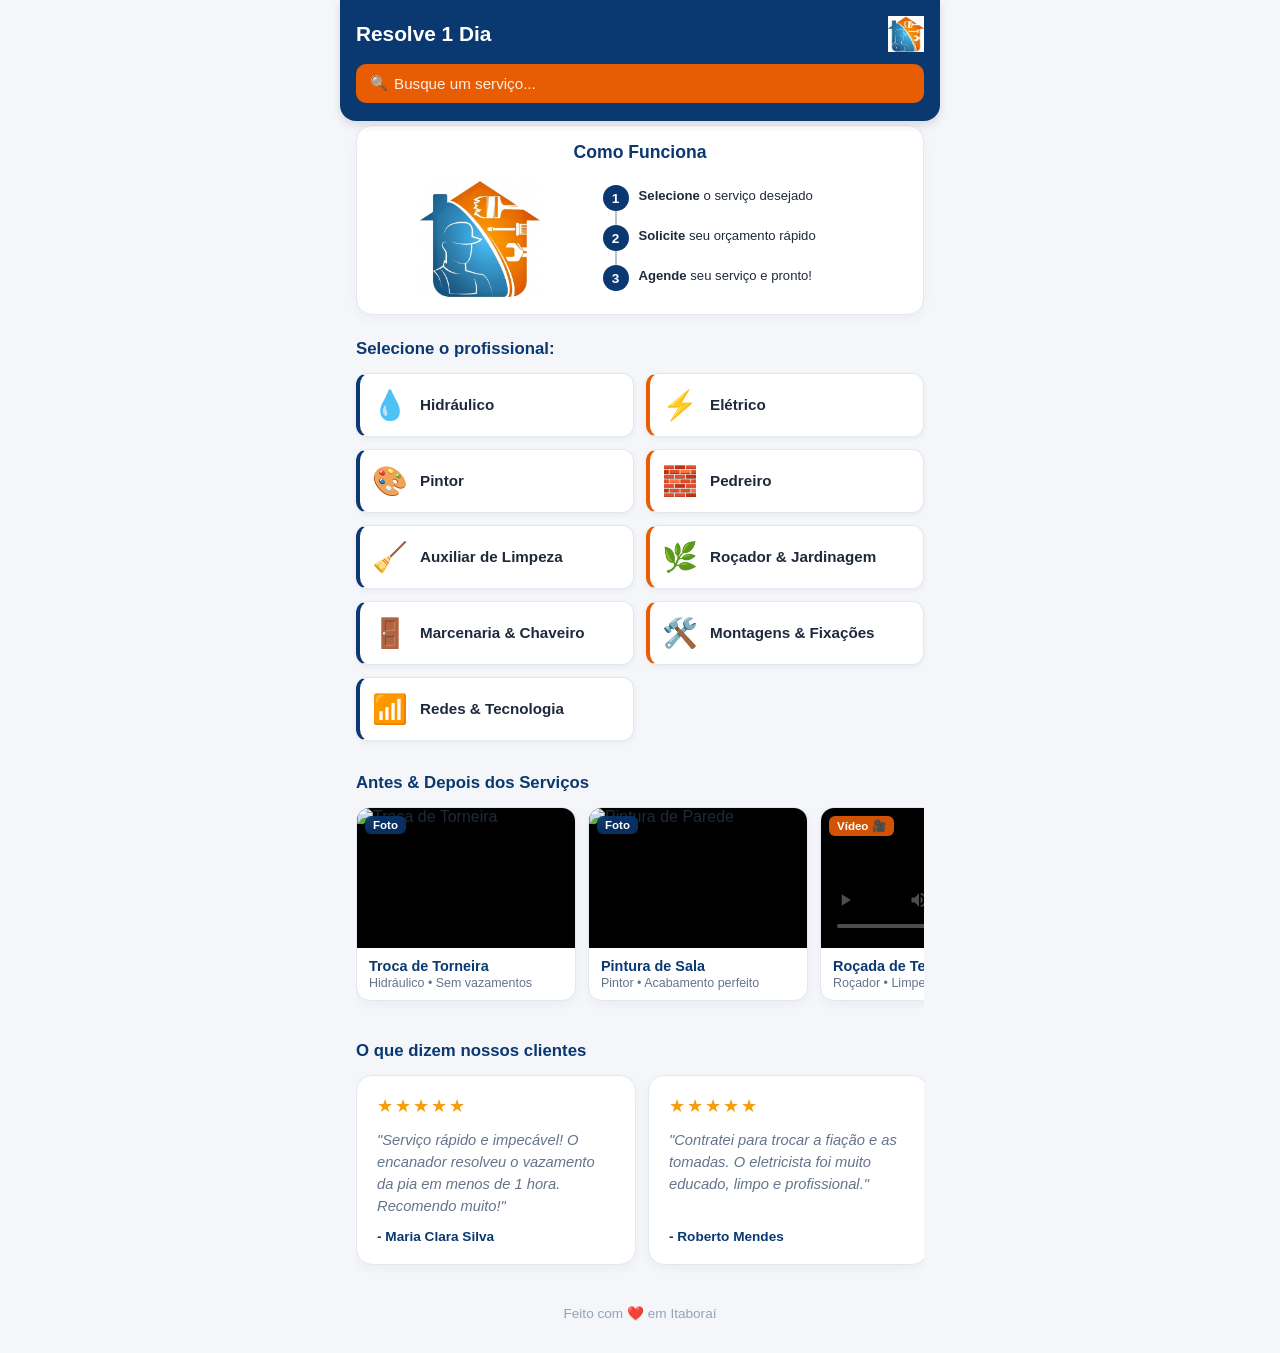
==== index.html @ fe95f88b "Rename index (1).html to index.html" ====
<!DOCTYPE html>
<html lang="pt-BR">
<head>
    <meta charset="UTF-8">
    <meta name="viewport" content="width=device-width, initial-scale=1.0, maximum-scale=1.0, user-scalable=no">
    <title>Resolve 1 Dia</title>
    <link rel="stylesheet" href="style.css">
</head>
<body>

    <div id="app">
        <!-- HEADER FIXO NO TOPO -->
        <header>
            <div class="header-top">
                <h1 class="header-title">Resolve 1 Dia</h1>
                <img src="logo.png" alt="Logo" class="header-logo">
            </div>
            <div class="search-container">
                <span class="search-icon">🔍</span>
                <input type="text" id="search-input" placeholder="Busque um serviço..." autocomplete="off">
                <div id="search-suggestions"></div>
            </div>
        </header>

        <!-- TELA 1: CATEGORIAS E SEÇÕES PRINCIPAIS -->
        <main id="view-categories" class="view active">
            
            <!-- SEÇÃO: COMO FUNCIONA -->
            <section class="how-it-works-card">
                <h3 class="how-it-works-title">Como Funciona</h3>
                <div class="how-it-works-body">
                    <div class="how-it-works-left">
                        <img src="logo.png" alt="Logo Resolve 1 Dia" class="how-it-works-img">
                    </div>
                    
                    <div class="how-it-works-right">
                        <div class="step-item">
                            <div class="step-badge">1</div>
                            <div class="step-content">
                                <strong>Selecione</strong> o serviço desejado
                            </div>
                        </div>
                        <div class="step-line"></div>
                        <div class="step-item">
                            <div class="step-badge">2</div>
                            <div class="step-content">
                                <strong>Solicite</strong> seu orçamento rápido
                            </div>
                        </div>
                        <div class="step-line"></div>
                        <div class="step-item">
                            <div class="step-badge">3</div>
                            <div class="step-content">
                                <strong>Agende</strong> seu serviço e pronto!
                            </div>
                        </div>
                    </div>
                </div>
            </section>

            <!-- CATEGORIAS -->
            <h2 class="section-subtitle">Selecione o profissional:</h2>
            <div class="grid" id="categories-grid">
                <!-- Gerado dinamicamente via JS -->
            </div>

            <!-- SEÇÃO: ANTES & DEPOIS (CARROSSEL) -->
            <section class="portfolio-section">
                <h2 class="section-subtitle">Antes & Depois dos Serviços</h2>
                <div class="carousel-container">
                    
                    <!-- ITEM 1: FOTO -->
                    <div class="carousel-card">
                        <div class="media-container">
                            <span class="badge-tag">Foto</span>
                            <img src="https://images.unsplash.com/photo-1584622650111-993a426fbf0a?auto=format&fit=crop&w=500&q=80" alt="Troca de Torneira">
                        </div>
                        <div class="card-info">
                            <h4>Troca de Torneira</h4>
                            <p>Hidráulico • Sem vazamentos</p>
                        </div>
                    </div>

                    <!-- ITEM 2: FOTO -->
                    <div class="carousel-card">
                        <div class="media-container">
                            <span class="badge-tag">Foto</span>
                            <img src="https://images.unsplash.com/photo-1562259949-e8e7689d7828?auto=format&fit=crop&w=500&q=80" alt="Pintura de Parede">
                        </div>
                        <div class="card-info">
                            <h4>Pintura de Sala</h4>
                            <p>Pintor • Acabamento perfeito</p>
                        </div>
                    </div>

                    <!-- ITEM 3: VÍDEO -->
                    <div class="carousel-card">
                        <div class="media-container">
                            <span class="badge-tag video-tag">Vídeo 🎥</span>
                            <video controls poster="https://images.unsplash.com/photo-1558618666-fcd25c85cd64?auto=format&fit=crop&w=500&q=80" preload="metadata">
                                <source src="https://www.w3schools.com/html/mov_bbb.mp4" type="video/mp4">
                                Seu navegador não suporta vídeos.
                            </video>
                        </div>
                        <div class="card-info">
                            <h4>Roçada de Terreno</h4>
                            <p>Roçador • Limpeza completa</p>
                        </div>
                    </div>

                    <!-- ITEM 4: FOTO -->
                    <div class="carousel-card">
                        <div class="media-container">
                            <span class="badge-tag">Foto</span>
                            <img src="https://images.unsplash.com/photo-1581578731548-c64695cc6952?auto=format&fit=crop&w=500&q=80" alt="Limpeza de Azulejo">
                        </div>
                        <div class="card-info">
                            <h4>Desengorduramento</h4>
                            <p>Limpeza • Brilho renovado</p>
                        </div>
                    </div>

                    <!-- ITEM 5: VÍDEO -->
                    <div class="carousel-card">
                        <div class="media-container">
                            <span class="badge-tag video-tag">Vídeo 🎥</span>
                            <video controls poster="https://images.unsplash.com/photo-1600585154340-be6161a56a0c?auto=format&fit=crop&w=500&q=80" preload="metadata">
                                <source src="https://www.w3schools.com/html/mov_bbb.mp4" type="video/mp4">
                                Seu navegador não suporta vídeos.
                            </video>
                        </div>
                        <div class="card-info">
                            <h4>Cimento Queimado</h4>
                            <p>Pintor • Aplicação moderna</p>
                        </div>
                    </div>

                </div>
            </section>

            <!-- SEÇÃO: DEPOIMENTOS -->
            <section class="testimonials-section">
                <h2 class="section-subtitle">O que dizem nossos clientes</h2>
                <div class="carousel-container">
                    
                    <div class="testimonial-card">
                        <div class="stars">★★★★★</div>
                        <p class="testimonial-text">"Serviço rápido e impecável! O encanador resolveu o vazamento da pia em menos de 1 hora. Recomendo muito!"</p>
                        <h4 class="testimonial-author">- Maria Clara Silva</h4>
                    </div>

                    <div class="testimonial-card">
                        <div class="stars">★★★★★</div>
                        <p class="testimonial-text">"Contratei para trocar a fiação e as tomadas. O eletricista foi muito educado, limpo e profissional."</p>
                        <h4 class="testimonial-author">- Roberto Mendes</h4>
                    </div>

                    <div class="testimonial-card">
                        <div class="stars">★★★★★</div>
                        <p class="testimonial-text">"Minha parede com cimento queimado ficou simplesmente perfeita! Deu outra cara para a minha sala."</p>
                        <h4 class="testimonial-author">- Fernanda Souza</h4>
                    </div>

                    <div class="testimonial-card">
                        <div class="stars">★★★★★</div>
                        <p class="testimonial-text">"Precisava limpar o terreno urgente antes do fim de semana. O roçador chegou no horário e deixou tudo impecável."</p>
                        <h4 class="testimonial-author">- Carlos Eduardo</h4>
                    </div>

                    <div class="testimonial-card">
                        <div class="stars">★★★★★</div>
                        <p class="testimonial-text">"Limpeza super detalhada! Meus azulejos da cozinha ficaram parecendo novos depois do desengorduramento."</p>
                        <h4 class="testimonial-author">- Juliana Costa</h4>
                    </div>

                </div>
            </section>

            <!-- FOOTER -->
            <footer class="app-footer">
                Feito com <span class="heart">❤️</span> em Itaboraí
            </footer>

        </main>

        <!-- TELA 2: LISTA DE SERVIÇOS DA CATEGORIA -->
        <main id="view-service-list" class="view">
            <div class="view-header">
                <h2 class="view-title" id="list-category-title">Categoria</h2>
                <button class="close-btn" id="btn-close-list" aria-label="Fechar">✕</button>
            </div>
            <ul class="service-list" id="services-ul">
                <!-- Gerado dinamicamente via JS -->
            </ul>
        </main>

        <!-- TELA 3: DETALHE DO SERVIÇO -->
        <main id="view-service-detail" class="view">
            <div class="detail-card">
                <button class="close-btn" id="btn-close-detail" aria-label="Fechar">✕</button>
                <div class="detail-category" id="detail-category">Categoria</div>
                <h1 class="detail-title" id="detail-title">Nome do Serviço</h1>
                <p class="detail-description" id="detail-description">Explicação do serviço...</p>
                
                <button id="btn-open-form" class="btn-primary">
                    📝 Preencher Dados para Orçamento
                </button>
            </div>
        </main>

        <!-- MODAL: FORMULÁRIO DINÂMICO DE ORÇAMENTO -->
        <div id="modal-quote" class="modal-overlay">
            <div class="modal-card">
                <button class="close-btn modal-close" id="btn-close-modal" aria-label="Fechar">✕</button>
                <h3 class="modal-title">Solicitar Orçamento</h3>
                <p class="modal-subtitle" id="modal-service-subtitle">Serviço selecionado</p>
                
                <form id="form-quote">
                    <div class="form-group">
                        <label for="client-name">Seu Nome *</label>
                        <input type="text" id="client-name" placeholder="Ex: João da Silva" required>
                    </div>

                    <div class="form-group">
                        <label for="client-address">Endereço (Rua e Nº) *</label>
                        <input type="text" id="client-address" placeholder="Ex: Rua das Flores, 123" required>
                    </div>

                    <div class="form-group">
                        <label for="client-bairro">Bairro *</label>
                        <input type="text" id="client-bairro" placeholder="Ex: Centro" required>
                    </div>

                    <div class="form-group">
                        <label for="client-notes">Observações / Detalhes do Serviço</label>
                        <textarea id="client-notes" rows="3" placeholder="Ex: Preferência para atendimento no sábado de manhã, vazamento forte..."></textarea>
                    </div>

                    <button type="submit" class="btn-whatsapp">
                        <svg width="22" height="22" viewBox="0 0 24 24" fill="currentColor">
                            <path d="M17.472 14.382c-.297-.149-1.758-.867-2.03-.967-.273-.099-.471-.148-.67.15-.197.297-.767.966-.94 1.164-.173.199-.347.223-.644.075-.297-.15-1.255-.463-2.39-1.475-.883-.788-1.48-1.761-1.653-2.059-.173-.297-.018-.458.13-.606.134-.133.298-.347.446-.52.149-.174.198-.298.298-.497.099-.198.05-.371-.025-.52-.075-.149-.669-1.612-.916-2.207-.242-.579-.487-.5-.669-.51a12.8 12.8 0 0 0-.57-.01c-.198 0-.52.074-.792.372-.272.297-1.04 1.016-1.04 2.479 0 1.462 1.065 2.875 1.213 3.074.149.198 2.096 3.2 5.077 4.487.709.306 1.262.489 1.694.625.712.227 1.36.195 1.871.118.571-.085 1.758-.719 2.006-1.413.248-.694.248-1.289.173-1.413-.074-.124-.272-.198-.57-.347m-5.421 7.403h-.004a9.87 9.87 0 0 1-5.031-1.378l-.361-.214-3.741.982.998-3.648-.235-.374a9.86 9.86 0 0 1-1.51-5.26c.001-5.45 4.436-9.884 9.888-9.884 2.64 0 5.122 1.03 6.988 2.898a9.825 9.825 0 0 1 2.893 6.994c-.003 5.45-4.437 9.884-9.885 9.884m8.413-18.297A11.815 11.815 0 0 0 12.05 0C5.495 0 .16 5.335.157 11.892c0 2.096.547 4.142 1.588 5.945L.057 24l6.305-1.654a11.882 11.882 0 0 0 5.683 1.448h.005c6.554 0 11.89-5.335 11.893-11.893a11.821 11.821 0 0 0-3.48-8.413Z"/>
                        </svg>
                        Enviar pelo WhatsApp
                    </button>
                </form>
            </div>
        </div>

    </div>

    <script src="script.js"></script>
</body>
</html>
---- style.css ----
:root {
    --primary: #0a3871;
    --accent: #e85d04;
    --whatsapp: #25d366;
    --bg: #f4f6f9;
    --card-bg: #ffffff;
    --text-main: #1e293b;
    --text-muted: #64748b;
    --border: #e2e8f0;
}

* {
    box-sizing: border-box;
    margin: 0;
    padding: 0;
    font-family: -apple-system, BlinkMacSystemFont, "Segoe UI", Roboto, Helvetica, Arial, sans-serif;
}

body {
    background-color: var(--bg);
    color: var(--text-main);
    -webkit-font-smoothing: antialiased;
}

#app {
    max-width: 600px;
    margin: 0 auto;
    background: var(--bg);
    min-height: 100vh;
    position: relative;
    overflow-x: hidden;
}

/* HEADER FIXO NO TOPO */
header {
    background: var(--primary);
    padding: 16px 16px 18px 16px;
    position: fixed;
    top: 0;
    left: 50%;
    transform: translateX(-50%);
    width: 100%;
    max-width: 600px;
    z-index: 1000;
    box-shadow: 0 4px 10px rgba(0,0,0,0.12);
    border-bottom-left-radius: 16px;
    border-bottom-right-radius: 16px;
}

.header-top {
    display: flex;
    justify-content: space-between;
    align-items: center;
    margin-bottom: 12px;
}

.header-title {
    color: #ffffff;
    font-size: 1.3rem;
    font-weight: 700;
}

.header-logo {
    height: 36px;
    width: auto;
    object-fit: contain;
}

.search-container {
    position: relative;
    display: flex;
    align-items: center;
}

.search-icon {
    position: absolute;
    left: 14px;
    font-size: 0.9rem;
    pointer-events: none;
    opacity: 0.9;
}

#search-input {
    width: 100%;
    padding: 11px 14px 11px 38px;
    border-radius: 10px;
    border: none;
    font-size: 0.95rem;
    outline: none;
    background-color: var(--accent);
    color: #ffffff;
}

#search-input::placeholder {
    color: rgba(255, 255, 255, 0.9);
}

#search-suggestions {
    position: absolute;
    top: 100%;
    left: 0;
    right: 0;
    background: white;
    border-radius: 0 0 10px 10px;
    box-shadow: 0 4px 12px rgba(0,0,0,0.15);
    max-height: 280px;
    overflow-y: auto;
    display: none;
    z-index: 1001;
    margin-top: 4px;
}

.suggestion-item {
    padding: 12px 16px;
    border-bottom: 1px solid var(--border);
    cursor: pointer;
}

.suggestion-item:last-child {
    border-bottom: none;
}

.suggestion-item:active {
    background-color: var(--bg);
}

.suggestion-title {
    font-weight: 600;
    color: var(--text-main);
    font-size: 0.95rem;
}

.suggestion-meta {
    font-size: 0.8rem;
    color: var(--primary);
    margin-top: 2px;
}

/* VIEWS */
.view {
    display: none;
    padding: 125px 16px 16px 16px;
    animation: fadeIn 0.3s ease;
}

.view.active {
    display: block;
}

@keyframes fadeIn {
    from { opacity: 0; transform: translateY(8px); }
    to { opacity: 1; transform: translateY(0); }
}

/* CARD: COMO FUNCIONA */
.how-it-works-card {
    background: var(--card-bg);
    border-radius: 16px;
    padding: 16px;
    margin-bottom: 24px;
    box-shadow: 0 4px 12px rgba(0,0,0,0.04);
    border: 1px solid var(--border);
}

.how-it-works-title {
    text-align: center;
    color: var(--primary);
    font-size: 1.1rem;
    font-weight: 700;
    margin-bottom: 16px;
}

.how-it-works-body {
    display: flex;
    align-items: center;
    gap: 16px;
}

.how-it-works-left {
    flex: 0 0 40%;
    display: flex;
    align-items: center;
    justify-content: center;
}

.how-it-works-img {
    width: 100%;
    max-width: 120px;
    height: auto;
    object-fit: contain;
}

.how-it-works-right {
    flex: 1;
    display: flex;
    flex-direction: column;
}

.step-item {
    display: flex;
    align-items: flex-start;
    gap: 10px;
}

.step-badge {
    background: var(--primary);
    color: #ffffff;
    width: 26px;
    height: 26px;
    border-radius: 50%;
    font-weight: 700;
    font-size: 0.85rem;
    display: flex;
    align-items: center;
    justify-content: center;
    flex-shrink: 0;
}

.step-content {
    font-size: 0.82rem;
    color: var(--text-main);
    line-height: 1.3;
    padding-top: 2px;
}

.step-content strong {
    color: var(--text-main);
    font-weight: 700;
}

.step-line {
    width: 2px;
    height: 14px;
    background: var(--primary);
    margin-left: 12px;
    opacity: 0.3;
}

.section-subtitle {
    margin-bottom: 14px;
    font-size: 1.05rem;
    font-weight: 700;
    color: var(--primary);
}

/* CATEGORIAS EM GRID */
.grid {
    display: grid;
    grid-template-columns: 1fr 1fr;
    gap: 12px;
}

.card-category {
    background: var(--card-bg);
    padding: 14px 12px;
    border-radius: 12px;
    display: flex;
    align-items: center;
    gap: 12px;
    box-shadow: 0 2px 6px rgba(0,0,0,0.05);
    cursor: pointer;
    border-left: 4px solid var(--primary);
    border-top: 1px solid var(--border);
    border-right: 1px solid var(--border);
    border-bottom: 1px solid var(--border);
    transition: transform 0.1s;
}

.card-category:nth-child(even) {
    border-left-color: var(--accent);
}

.card-category:active {
    transform: scale(0.97);
}

.card-category .icon {
    font-size: 1.8rem;
}

.card-category .cat-name {
    font-weight: 600;
    font-size: 0.95rem;
    color: var(--text-main);
}

/* CONFIGURAÇÃO GERAL DOS CARROSSEIS */
.carousel-container {
    display: flex;
    gap: 12px;
    overflow-x: auto;
    scroll-snap-type: x mandatory;
    padding-bottom: 8px;
    -webkit-overflow-scrolling: touch;
    scrollbar-width: none;
    cursor: grab;
}

.carousel-container::-webkit-scrollbar {
    display: none;
}

.carousel-container.active-drag {
    cursor: grabbing;
    scroll-snap-type: none;
}

/* CARDS DE PORTFÓLIO */
.portfolio-section {
    margin-top: 32px;
}

.carousel-card {
    flex: 0 0 220px;
    scroll-snap-align: start;
    background: var(--card-bg);
    border-radius: 14px;
    overflow: hidden;
    border: 1px solid var(--border);
    box-shadow: 0 4px 12px rgba(0,0,0,0.04);
    user-select: none;
}

.media-container {
    position: relative;
    width: 100%;
    height: 140px;
    background: #000;
}

.media-container img, 
.media-container video {
    width: 100%;
    height: 100%;
    object-fit: cover;
    display: block;
}

.badge-tag {
    position: absolute;
    top: 8px;
    left: 8px;
    background: rgba(10, 56, 113, 0.85);
    color: white;
    font-size: 0.72rem;
    font-weight: 700;
    padding: 3px 8px;
    border-radius: 6px;
    backdrop-filter: blur(4px);
    z-index: 2;
}

.badge-tag.video-tag {
    background: rgba(232, 93, 4, 0.9);
}

.card-info {
    padding: 10px 12px;
}

.card-info h4 {
    font-size: 0.9rem;
    color: var(--primary);
    margin-bottom: 2px;
    font-weight: 700;
}

.card-info p {
    font-size: 0.78rem;
    color: var(--text-muted);
}

/* CARDS DE DEPOIMENTOS */
.testimonials-section {
    margin-top: 32px;
}

.testimonial-card {
    flex: 0 0 280px;
    scroll-snap-align: start;
    background: var(--card-bg);
    border-radius: 16px;
    padding: 20px;
    border: 1px solid var(--border);
    box-shadow: 0 4px 12px rgba(0,0,0,0.04);
    display: flex;
    flex-direction: column;
    gap: 12px;
    user-select: none;
}

.stars {
    color: #f59e0b;
    font-size: 1.1rem;
    letter-spacing: 2px;
}

.testimonial-text {
    font-size: 0.92rem;
    color: var(--text-muted);
    font-style: italic;
    line-height: 1.5;
    flex-grow: 1;
}

.testimonial-author {
    font-size: 0.85rem;
    color: var(--primary);
    font-weight: 700;
    text-align: left;
}

/* FOOTER */
.app-footer {
    text-align: center;
    padding: 32px 16px 16px;
    font-size: 0.85rem;
    color: #94a3b8;
    font-weight: 500;
}

.app-footer .heart {
    color: #ef4444;
}

/* LISTA DE SERVIÇOS E DETALHES */
.view-header {
    display: flex;
    padding: 14px 12px;
    justify-content: space-between;
    align-items: center;
    margin-bottom: 20px;
}

.view-title {
    font-size: 1.2rem;
    font-weight: bold;
    color: var(--primary);
}

.close-btn {
    background: #e2e8f0;
    border: none;
    color: var(--text-muted);
    width: 32px;
    height: 32px;
    border-radius: 50%;
    font-size: 1rem;
    font-weight: bold;
    cursor: pointer;
    display: flex;
    align-items: center;
    justify-content: center;
}

.close-btn:active {
    background: #cbd5e1;
    color: var(--text-main);
}

.service-list {
    list-style: none;
}

.service-item {
    background: var(--card-bg);
    padding: 16px;
    margin-bottom: 8px;
    border-radius: 8px;
    box-shadow: 0 1px 2px rgba(0,0,0,0.05);
    border: 1px solid var(--border);
    cursor: pointer;
    display: flex;
    justify-content: space-between;
    align-items: center;
    font-weight: 500;
}

.service-item:active {
    background-color: #f8fafc;
}

.arrow {
    color: var(--text-muted);
    font-size: 1.2rem;
}

.detail-card {
    background: var(--card-bg);
    padding: 24px;
    border-radius: 16px;
    box-shadow: 0 4px 12px rgba(0,0,0,0.06);
    text-align: center;
    position: relative;
    border: 1px solid var(--border);
}

.detail-card .close-btn {
    position: absolute;
    top: 16px;
    right: 16px;
}

.detail-category {
    color: var(--accent);
    font-size: 0.9rem;
    font-weight: bold;
    text-transform: uppercase;
    letter-spacing: 1px;
    margin-bottom: 8px;
    padding-right: 32px;
}

.detail-title {
    font-size: 1.4rem;
    margin-bottom: 16px;
    color: var(--primary);
}

.detail-description {
    color: var(--text-muted);
    line-height: 1.6;
    margin-bottom: 24px;
    text-align: left;
    font-size: 0.98rem;
}

.btn-primary {
    width: 100%;
    background-color: var(--primary);
    color: white;
    padding: 16px;
    border-radius: 12px;
    font-weight: bold;
    font-size: 1rem;
    border: none;
    cursor: pointer;
    box-shadow: 0 4px 10px rgba(10, 56, 113, 0.2);
    transition: background-color 0.2s;
}

.btn-primary:active {
    background-color: #072954;
}

/* MODAL DE ORÇAMENTO (ESTILO MOBILE APP) */
.modal-overlay {
    position: fixed;
    top: 0;
    left: 0;
    right: 0;
    bottom: 0;
    background: rgba(15, 23, 42, 0.6);
    backdrop-filter: blur(4px);
    z-index: 2000;
    display: flex;
    justify-content: center;
    align-items: flex-end; /* Abre vindo do fundo como app */
    opacity: 0;
    pointer-events: none;
    transition: opacity 0.25s ease;
}

.modal-overlay.active {
    opacity: 1;
    pointer-events: auto;
}

.modal-card {
    background: var(--card-bg);
    width: 100%;
    max-width: 600px;
    border-top-left-radius: 24px;
    border-top-right-radius: 24px;
    padding: 24px 20px 28px;
    position: relative;
    box-shadow: 0 -8px 25px rgba(0,0,0,0.15);
    transform: translateY(100%);
    transition: transform 0.3s cubic-bezier(0.16, 1, 0.3, 1);
    max-height: 90vh;
    overflow-y: auto;
}

.modal-overlay.active .modal-card {
    transform: translateY(0);
}

.modal-close {
    position: absolute;
    top: 18px;
    right: 18px;
}

.modal-title {
    font-size: 1.25rem;
    color: var(--primary);
    font-weight: 700;
    margin-bottom: 4px;
}

.modal-subtitle {
    font-size: 0.88rem;
    color: var(--accent);
    font-weight: 600;
    margin-bottom: 20px;
}

/* ESTILOS DO FORMULÁRIO */
.form-group {
    margin-bottom: 16px;
    text-align: left;
}

.form-group label {
    display: block;
    font-size: 0.85rem;
    font-weight: 700;
    color: var(--text-main);
    margin-bottom: 6px;
}

.form-group input, 
.form-group textarea {
    width: 100%;
    padding: 12px 14px;
    border-radius: 10px;
    border: 1px solid var(--border);
    font-size: 0.95rem;
    outline: none;
    background-color: #f8fafc;
    color: var(--text-main);
    transition: border-color 0.2s, background-color 0.2s;
}

.form-group input:focus, 
.form-group textarea:focus {
    border-color: var(--primary);
    background-color: #ffffff;
}

.form-group textarea {
    resize: none;
}

.btn-whatsapp {
    display: flex;
    justify-content: center;
    align-items: center;
    gap: 10px;
    width: 100%;
    background-color: var(--whatsapp);
    color: white;
    padding: 16px;
    border-radius: 12px;
    font-weight: bold;
    font-size: 1.05rem;
    border: none;
    cursor: pointer;
    box-shadow: 0 4px 12px rgba(37, 211, 102, 0.25);
    margin-top: 20px;
}

.btn-whatsapp:active {
    background-color: #20b858;
}
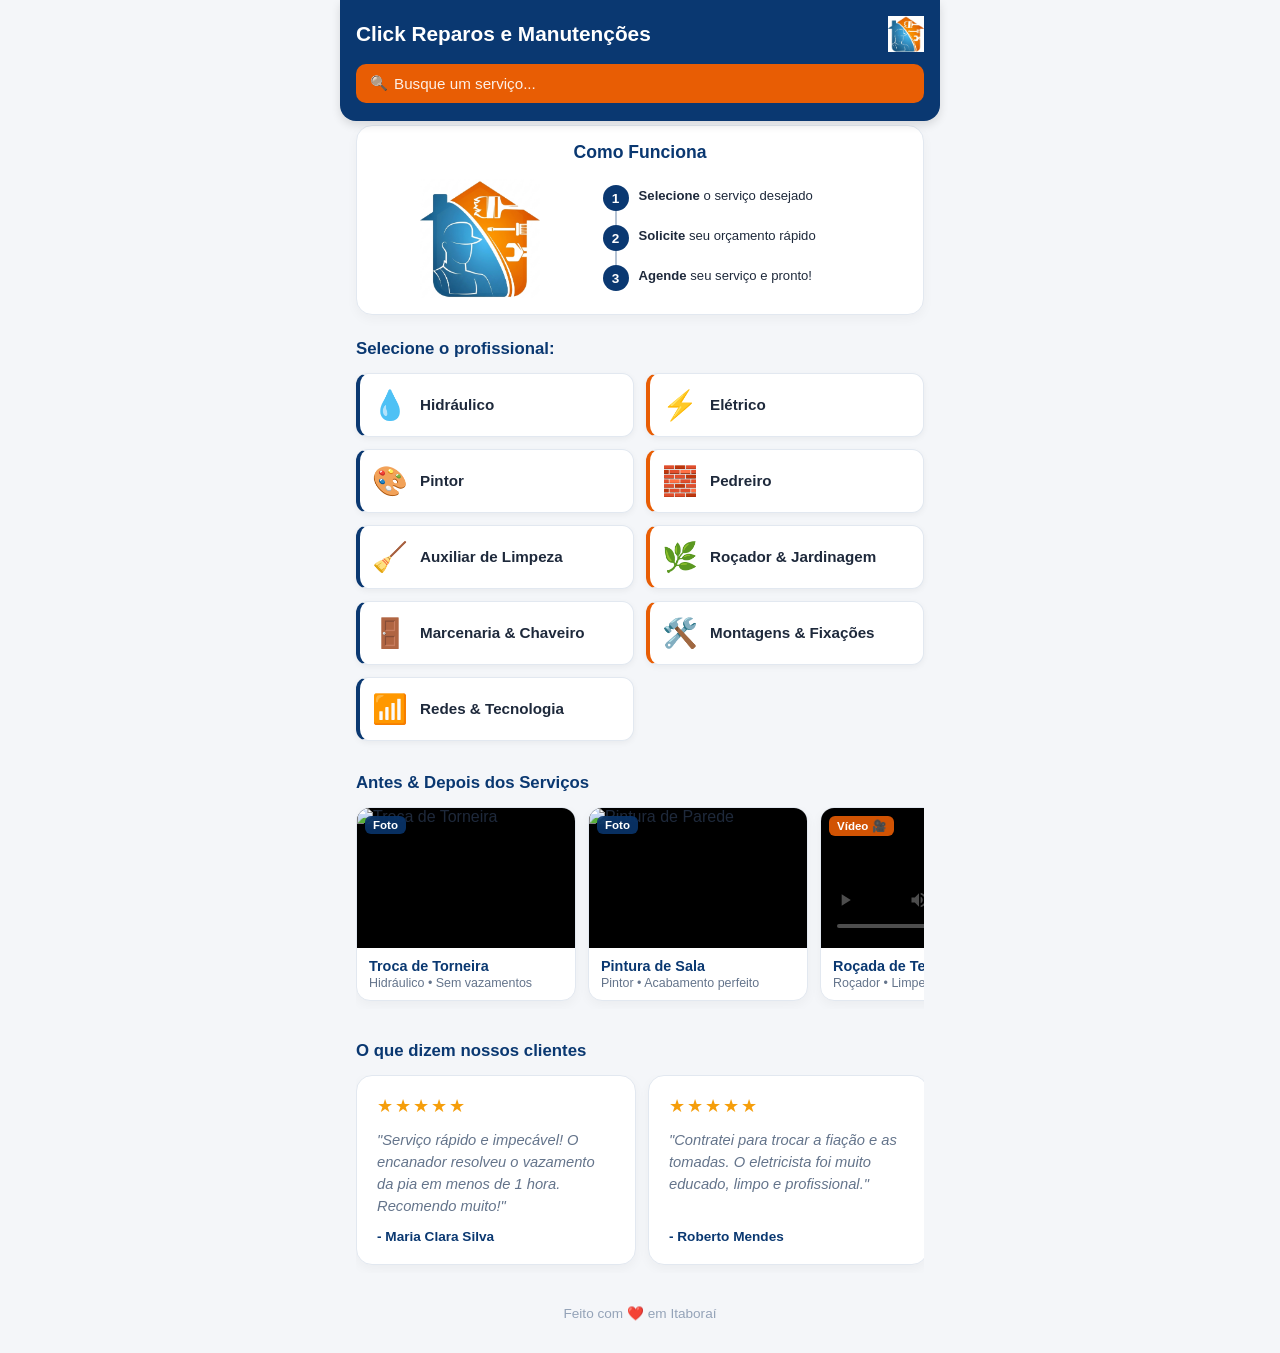
==== commit 306c7ff7: "Update index.html" ====
--- a/index.html
+++ b/index.html
@@ -3,7 +3,7 @@
 <head>
     <meta charset="UTF-8">
     <meta name="viewport" content="width=device-width, initial-scale=1.0, maximum-scale=1.0, user-scalable=no">
-    <title>Resolve 1 Dia</title>
+    <title>Click Reparos e Manutenções</title>
     <link rel="stylesheet" href="style.css">
 </head>
 <body>
@@ -12,7 +12,7 @@
         <!-- HEADER FIXO NO TOPO -->
         <header>
             <div class="header-top">
-                <h1 class="header-title">Resolve 1 Dia</h1>
+                <h1 class="header-title">Click Reparos e Manutenções</h1>
                 <img src="logo.png" alt="Logo" class="header-logo">
             </div>
             <div class="search-container">
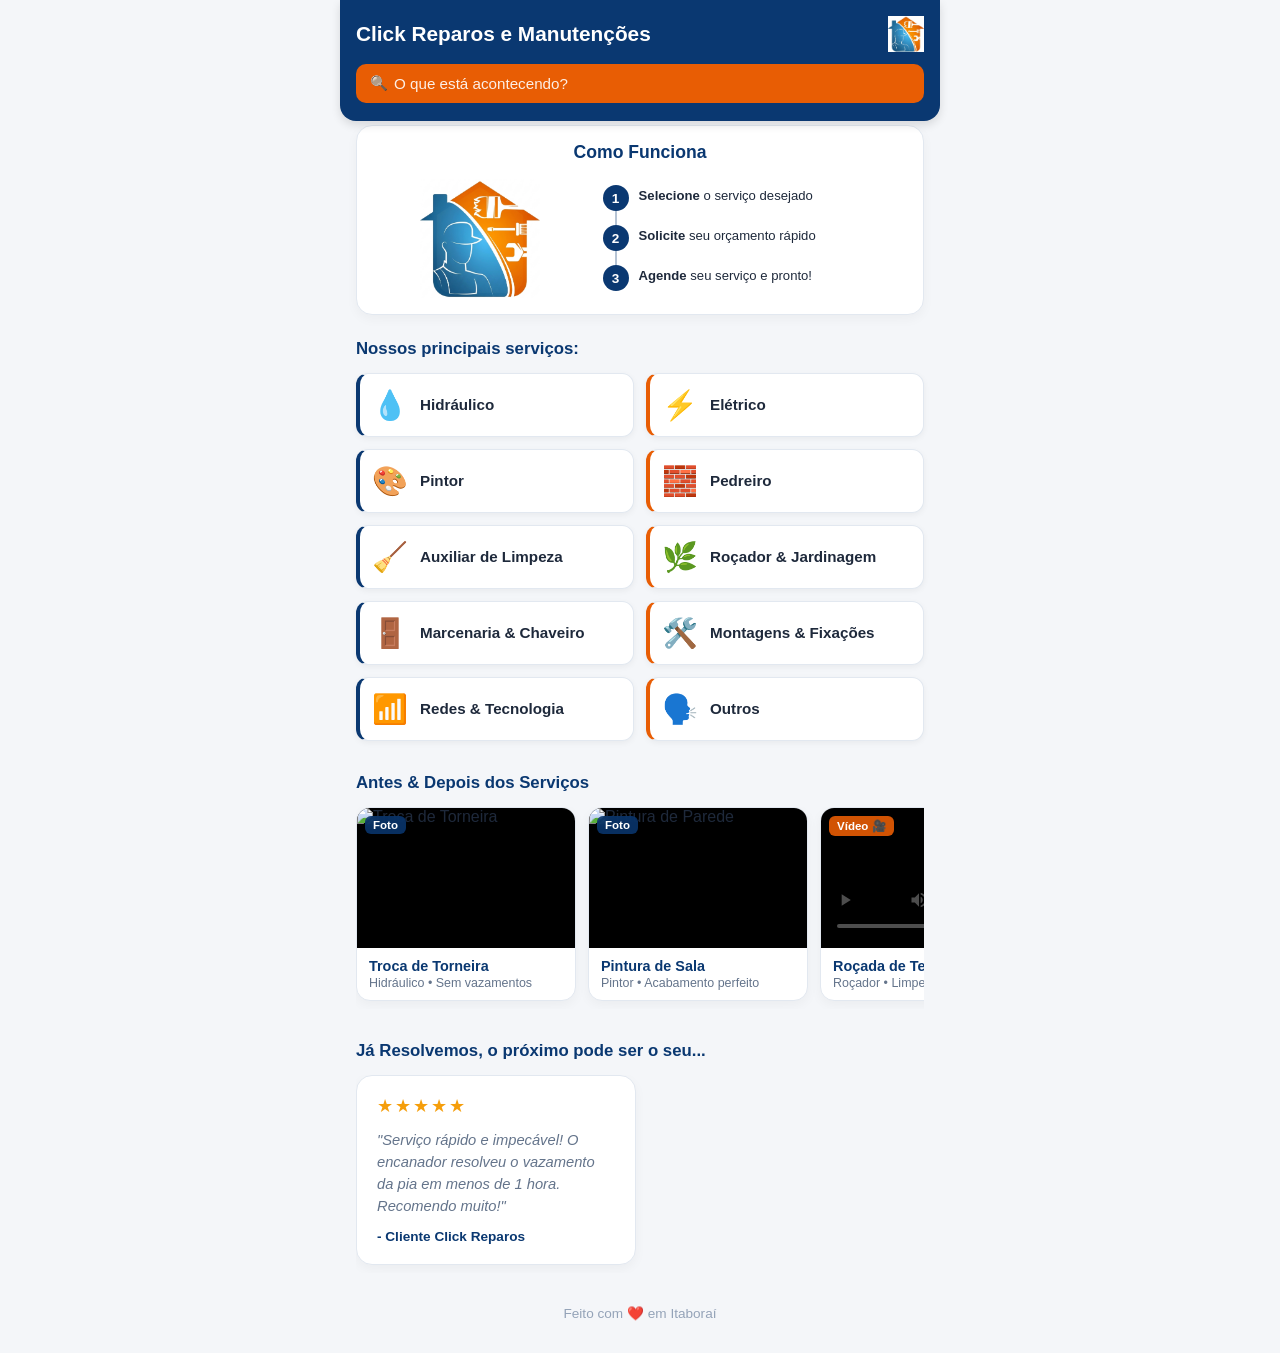
==== commit 63e5a0e7: "Update index.html" ====
--- a/index.html
+++ b/index.html
@@ -17,7 +17,7 @@
             </div>
             <div class="search-container">
                 <span class="search-icon">🔍</span>
-                <input type="text" id="search-input" placeholder="Busque um serviço..." autocomplete="off">
+                <input type="text" id="search-input" placeholder="O que está acontecendo?" autocomplete="off">
                 <div id="search-suggestions"></div>
             </div>
         </header>
@@ -30,7 +30,7 @@
                 <h3 class="how-it-works-title">Como Funciona</h3>
                 <div class="how-it-works-body">
                     <div class="how-it-works-left">
-                        <img src="logo.png" alt="Logo Resolve 1 Dia" class="how-it-works-img">
+                        <img src="logo.png" alt="Logo" class="how-it-works-img">
                     </div>
                     
                     <div class="how-it-works-right">
@@ -59,7 +59,7 @@
             </section>
 
             <!-- CATEGORIAS -->
-            <h2 class="section-subtitle">Selecione o profissional:</h2>
+            <h2 class="section-subtitle">Nossos principais serviços:</h2>
             <div class="grid" id="categories-grid">
                 <!-- Gerado dinamicamente via JS -->
             </div>
@@ -140,37 +140,13 @@
 
             <!-- SEÇÃO: DEPOIMENTOS -->
             <section class="testimonials-section">
-                <h2 class="section-subtitle">O que dizem nossos clientes</h2>
+                <h2 class="section-subtitle">Já Resolvemos, o próximo pode ser o seu...</h2>
                 <div class="carousel-container">
                     
                     <div class="testimonial-card">
                         <div class="stars">★★★★★</div>
                         <p class="testimonial-text">"Serviço rápido e impecável! O encanador resolveu o vazamento da pia em menos de 1 hora. Recomendo muito!"</p>
-                        <h4 class="testimonial-author">- Maria Clara Silva</h4>
-                    </div>
-
-                    <div class="testimonial-card">
-                        <div class="stars">★★★★★</div>
-                        <p class="testimonial-text">"Contratei para trocar a fiação e as tomadas. O eletricista foi muito educado, limpo e profissional."</p>
-                        <h4 class="testimonial-author">- Roberto Mendes</h4>
-                    </div>
-
-                    <div class="testimonial-card">
-                        <div class="stars">★★★★★</div>
-                        <p class="testimonial-text">"Minha parede com cimento queimado ficou simplesmente perfeita! Deu outra cara para a minha sala."</p>
-                        <h4 class="testimonial-author">- Fernanda Souza</h4>
-                    </div>
-
-                    <div class="testimonial-card">
-                        <div class="stars">★★★★★</div>
-                        <p class="testimonial-text">"Precisava limpar o terreno urgente antes do fim de semana. O roçador chegou no horário e deixou tudo impecável."</p>
-                        <h4 class="testimonial-author">- Carlos Eduardo</h4>
-                    </div>
-
-                    <div class="testimonial-card">
-                        <div class="stars">★★★★★</div>
-                        <p class="testimonial-text">"Limpeza super detalhada! Meus azulejos da cozinha ficaram parecendo novos depois do desengorduramento."</p>
-                        <h4 class="testimonial-author">- Juliana Costa</h4>
+                        <h4 class="testimonial-author">- Cliente Click Reparos</h4>
                     </div>
 
                 </div>
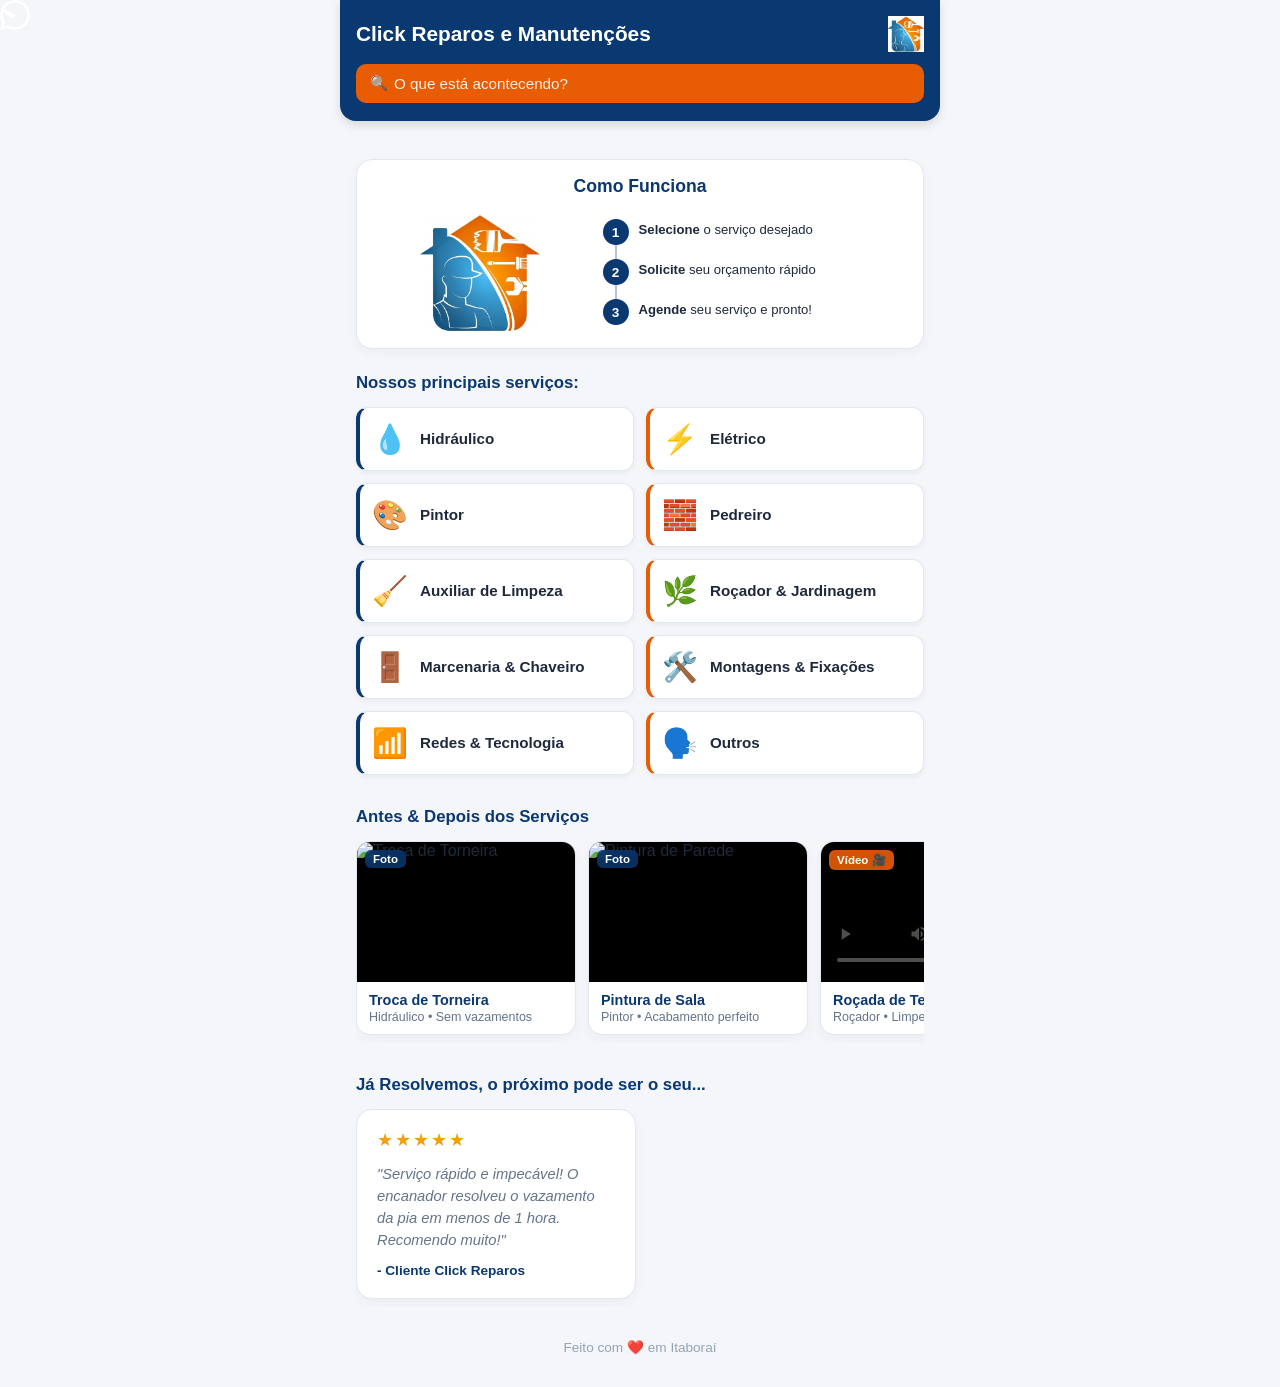
==== commit 92867847: "Update index.html" ====
--- a/index.html
+++ b/index.html
@@ -7,7 +7,17 @@
     <link rel="stylesheet" href="style.css">
 </head>
 <body>
-
+<!-- Botão Flutuante do WhatsApp -->
+<a href="https://wa.me/5511967358108?text=Ol%C3%A1!%20Gostaria%20de%20mais%20informa%C3%A7%C3%B5es." 
+   class="whatsapp-float" 
+   target="_blank" 
+   rel="noopener noreferrer"
+   aria-label="Falar pelo WhatsApp">
+  <svg xmlns="http://www.w3.org/2000/svg" width="30" height="30" viewBox="0 0 24 24" fill="white">
+    <path d="M.057 24l1.687-6.163c-1.041-1.804-1.588-3.849-1.587-5.946.003-6.556 5.338-11.891 11.893-11.891 3.181.001 6.167 1.24 8.413 3.488 2.245 2.248 3.481 5.236 3.48 8.414-.003 6.557-5.338 11.892-11.893 11.892-1.99 0-3.951-.5-5.688-1.448l-6.305 1.654zm6.597-3.807c1.676.995 3.276 1.591 5.392 1.592 5.448 0 9.886-4.434 9.889-9.885.002-5.462-4.415-9.89-9.881-9.892-5.452 0-9.887 4.434-9.889 9.884-.001 2.225.651 3.891 1.746 5.634l-.999 3.648 3.842-1.011zm11.233-5.972c-.126-.211-.462-.337-.966-.588s-2.981-1.47-3.443-1.638c-.462-.168-.798-.252-1.134.252s-1.299 1.638-1.592 1.974c-.294.336-.588.378-1.092.126s-2.13-.784-4.058-2.504c-1.502-1.339-2.516-2.993-2.81-3.5-.294-.504-.031-.777.22-.1.027.223.228.504.336.756.108.252.126.462.063.672s-.21.21-.588.084-.252-.462-.336-.714c-.084-.252-.168-.504-.252-.756s-.168-.504-.252-.756c-.084-.252-.168-.504-.252-.756z"/>
+  </svg>
+</a>
+    
     <div id="app">
         <!-- HEADER FIXO NO TOPO -->
         <header>
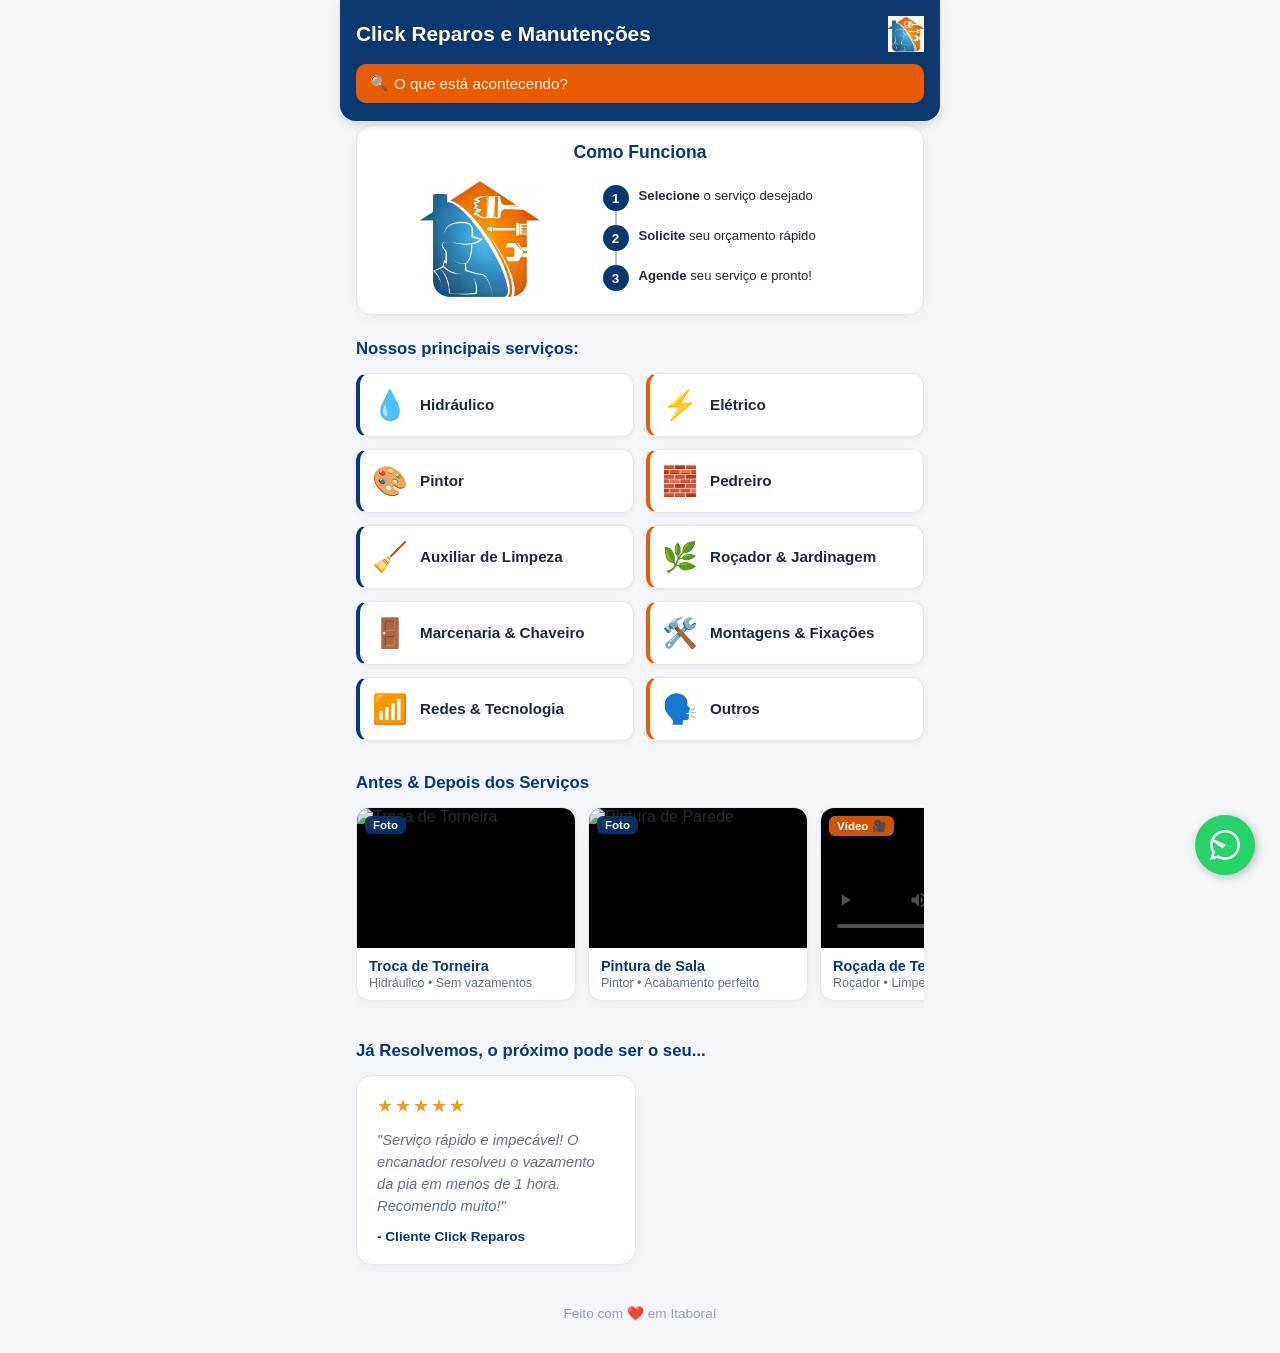
==== commit 58a94a2f: "Update index.html" ====
--- a/index.html
+++ b/index.html
@@ -8,7 +8,7 @@
 </head>
 <body>
 <!-- Botão Flutuante do WhatsApp -->
-<a href="https://wa.me/5511967358108?text=Ol%C3%A1!%20Gostaria%20de%20mais%20informa%C3%A7%C3%B5es." 
+<a href="https://wa.me/5521967358108?text=Ol%C3%A1!%20Gostaria%20de%20mais%20informa%C3%A7%C3%B5es." 
    class="whatsapp-float" 
    target="_blank" 
    rel="noopener noreferrer"
@@ -17,6 +17,33 @@
     <path d="M.057 24l1.687-6.163c-1.041-1.804-1.588-3.849-1.587-5.946.003-6.556 5.338-11.891 11.893-11.891 3.181.001 6.167 1.24 8.413 3.488 2.245 2.248 3.481 5.236 3.48 8.414-.003 6.557-5.338 11.892-11.893 11.892-1.99 0-3.951-.5-5.688-1.448l-6.305 1.654zm6.597-3.807c1.676.995 3.276 1.591 5.392 1.592 5.448 0 9.886-4.434 9.889-9.885.002-5.462-4.415-9.89-9.881-9.892-5.452 0-9.887 4.434-9.889 9.884-.001 2.225.651 3.891 1.746 5.634l-.999 3.648 3.842-1.011zm11.233-5.972c-.126-.211-.462-.337-.966-.588s-2.981-1.47-3.443-1.638c-.462-.168-.798-.252-1.134.252s-1.299 1.638-1.592 1.974c-.294.336-.588.378-1.092.126s-2.13-.784-4.058-2.504c-1.502-1.339-2.516-2.993-2.81-3.5-.294-.504-.031-.777.22-.1.027.223.228.504.336.756.108.252.126.462.063.672s-.21.21-.588.084-.252-.462-.336-.714c-.084-.252-.168-.504-.252-.756s-.168-.504-.252-.756c-.084-.252-.168-.504-.252-.756z"/>
   </svg>
 </a>
+
+<style>
+  .whatsapp-float {
+    position: fixed;
+    width: 60px;
+    height: 60px;
+    bottom: 25px;
+    right: 25px;
+    background-color: #25d366;
+    color: #ffffff;
+    border-radius: 50px;
+    box-shadow: 2px 2px 10px rgba(0, 0, 0, 0.25);
+    z-index: 9999;
+    display: flex;
+    align-items: center;
+    justify-content: center;
+    text-decoration: none;
+    transition: transform 0.2s ease, background-color 0.2s ease;
+  }
+
+  .whatsapp-float:hover {
+    transform: scale(1.1);
+    background-color: #20ba5a;
+  }
+</style>
+    
+
     
     <div id="app">
         <!-- HEADER FIXO NO TOPO -->
--- a/style.css
+++ b/style.css
@@ -663,3 +663,26 @@
 .btn-whatsapp:active {
     background-color: #20b858;
 }
+// botao flutuante whatsapp 
+  .whatsapp-float {
+    position: fixed;
+    width: 60px;
+    height: 60px;
+    bottom: 25px;
+    right: 25px;
+    background-color: #25d366;
+    color: #ffffff;
+    border-radius: 50px;
+    box-shadow: 2px 2px 10px rgba(0, 0, 0, 0.25);
+    z-index: 9999;
+    display: flex;
+    align-items: center;
+    justify-content: center;
+    text-decoration: none;
+    transition: transform 0.2s ease, background-color 0.2s ease;
+  }
+
+  .whatsapp-float:hover {
+    transform: scale(1.1);
+    background-color: #20ba5a;
+  }
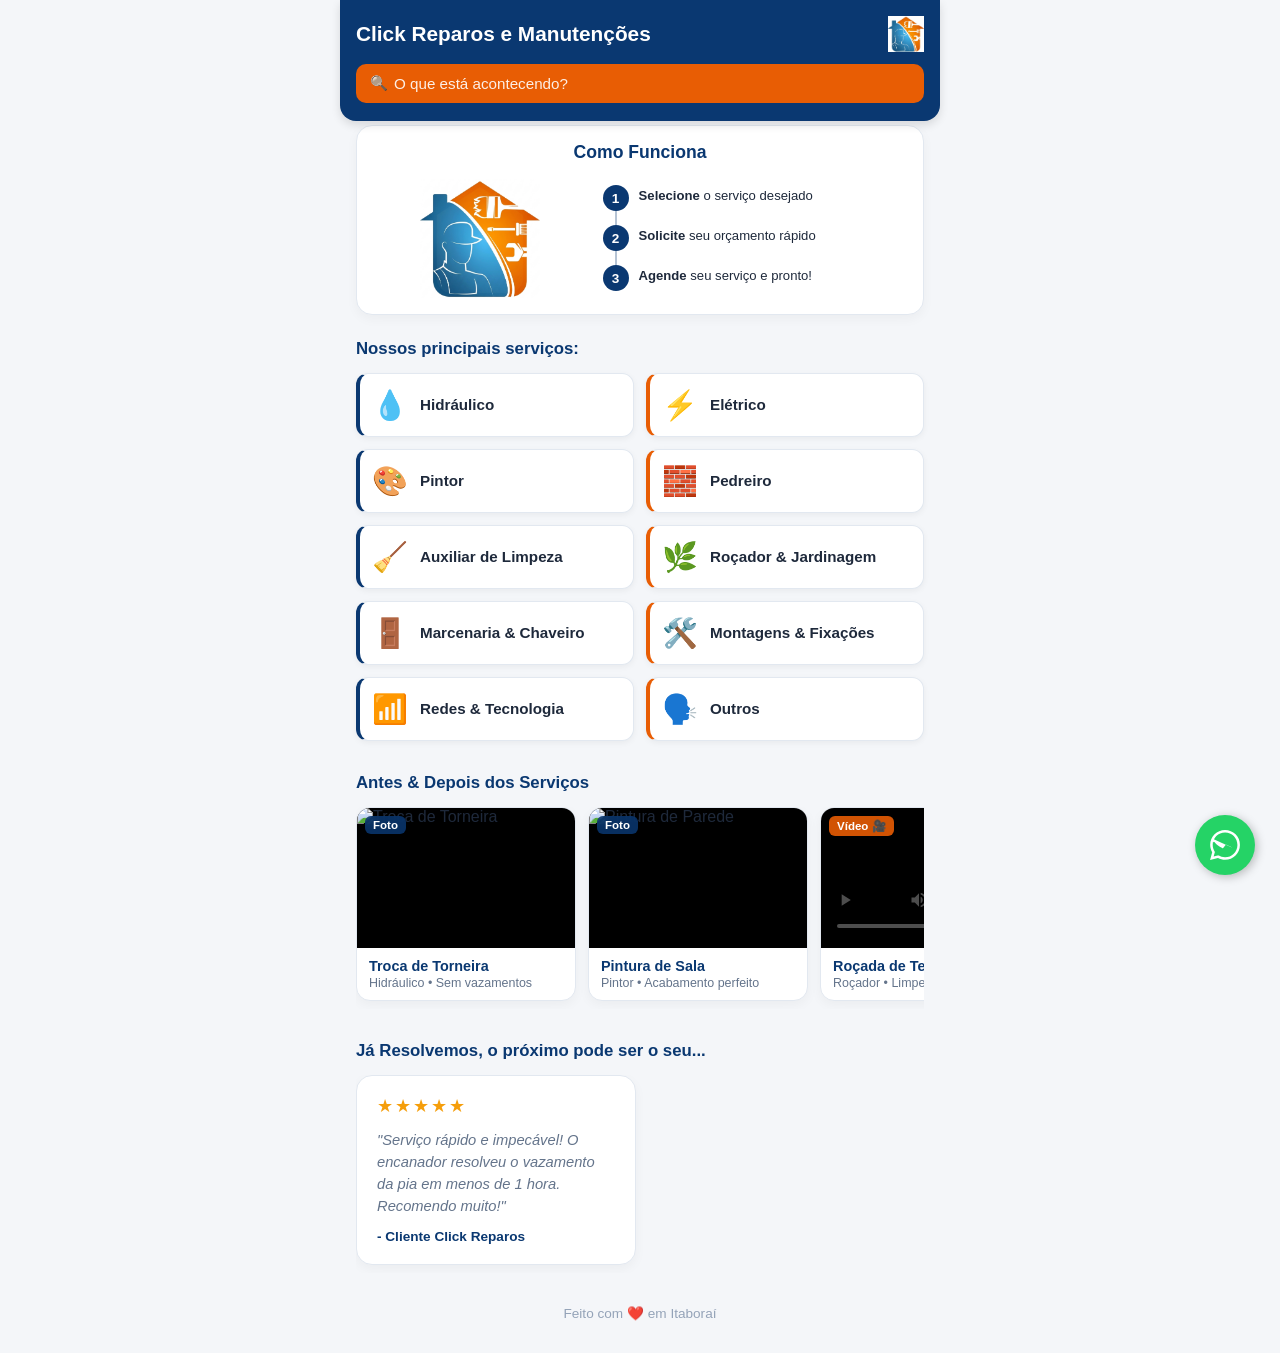
==== commit 7b06057d: "Update index.html" ====
--- a/index.html
+++ b/index.html
@@ -8,7 +8,7 @@
 </head>
 <body>
 <!-- Botão Flutuante do WhatsApp -->
-<a href="https://wa.me/5521967358108?text=Ol%C3%A1!%20Gostaria%20de%20mais%20informa%C3%A7%C3%B5es." 
+<a href="https://wa.me/5521967358108?text=Gostaria%20de%20um%20or%C3%A7amento." 
    class="whatsapp-float" 
    target="_blank" 
    rel="noopener noreferrer"
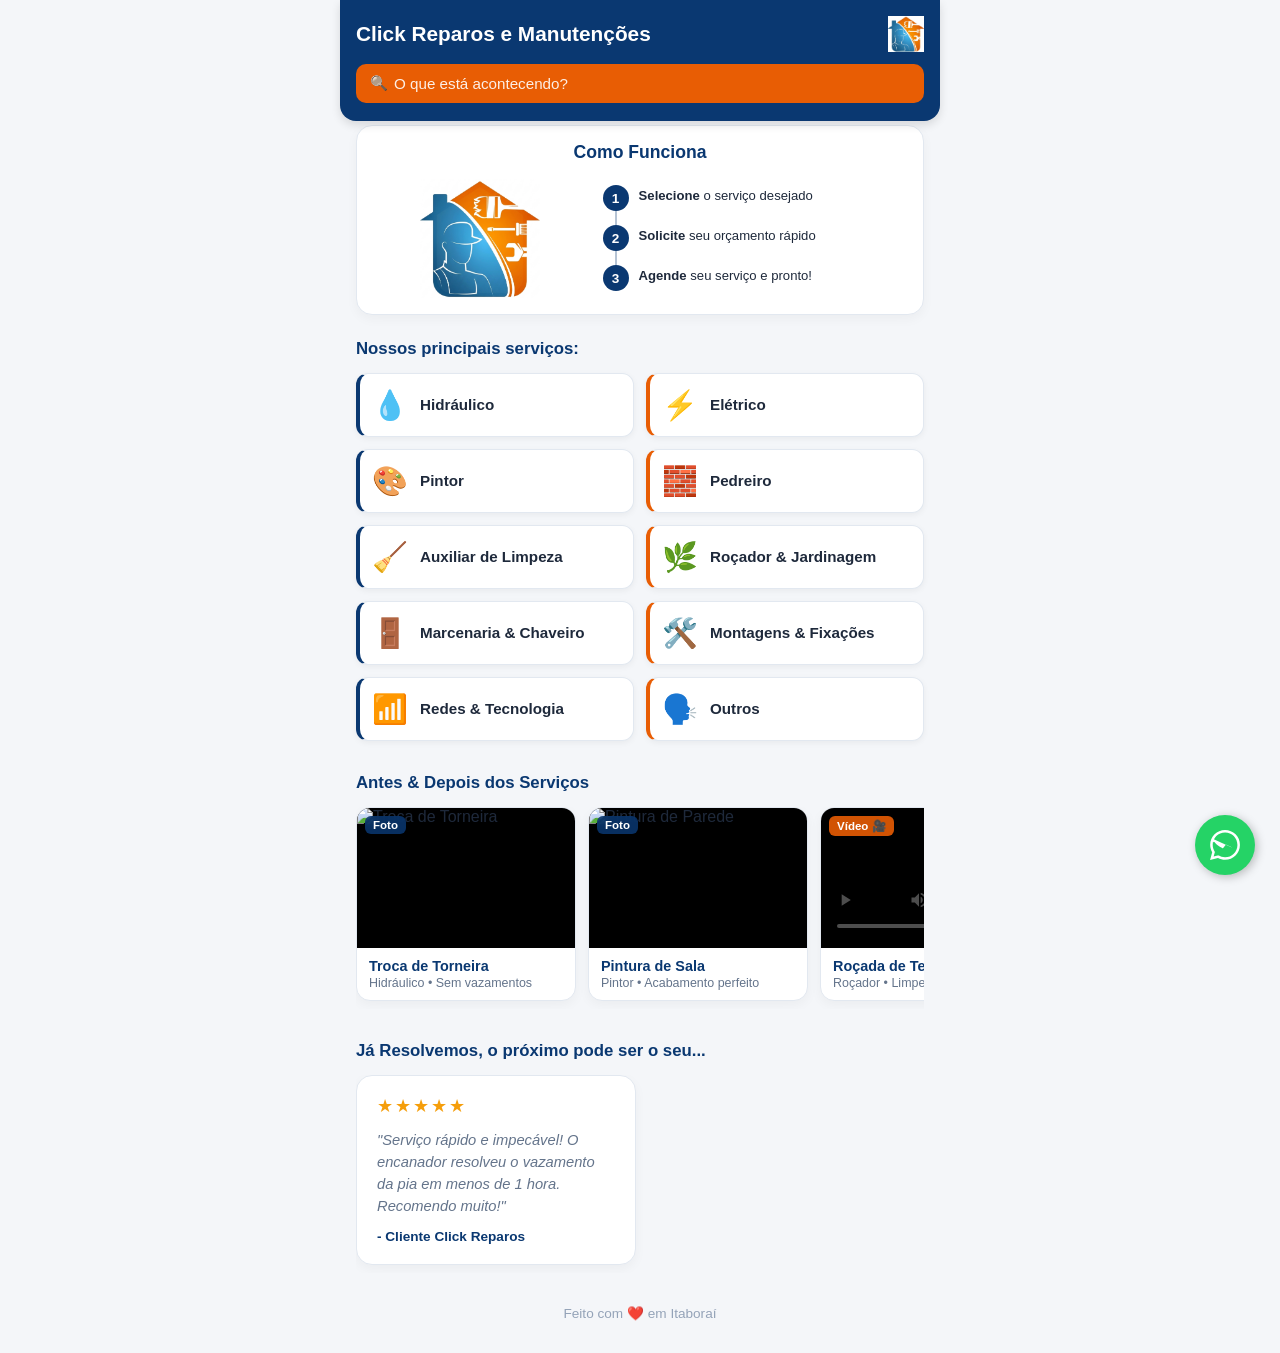
==== commit 6c54af60: "Update index.html" ====
--- a/index.html
+++ b/index.html
@@ -6,6 +6,15 @@
     <title>Click Reparos e Manutenções</title>
     <link rel="stylesheet" href="style.css">
 </head>
+    <!-- Google tag (gtag.js) -->
+<script async src="https://www.googletagmanager.com/gtag/js?id=G-X9JKQVQKN6"></script>
+<script>
+  window.dataLayer = window.dataLayer || [];
+  function gtag(){dataLayer.push(arguments);}
+  gtag('js', new Date());
+
+  gtag('config', 'G-X9JKQVQKN6');
+</script>
 <body>
 <!-- Botão Flutuante do WhatsApp -->
 <a href="https://wa.me/5521967358108?text=Gostaria%20de%20um%20or%C3%A7amento." 
